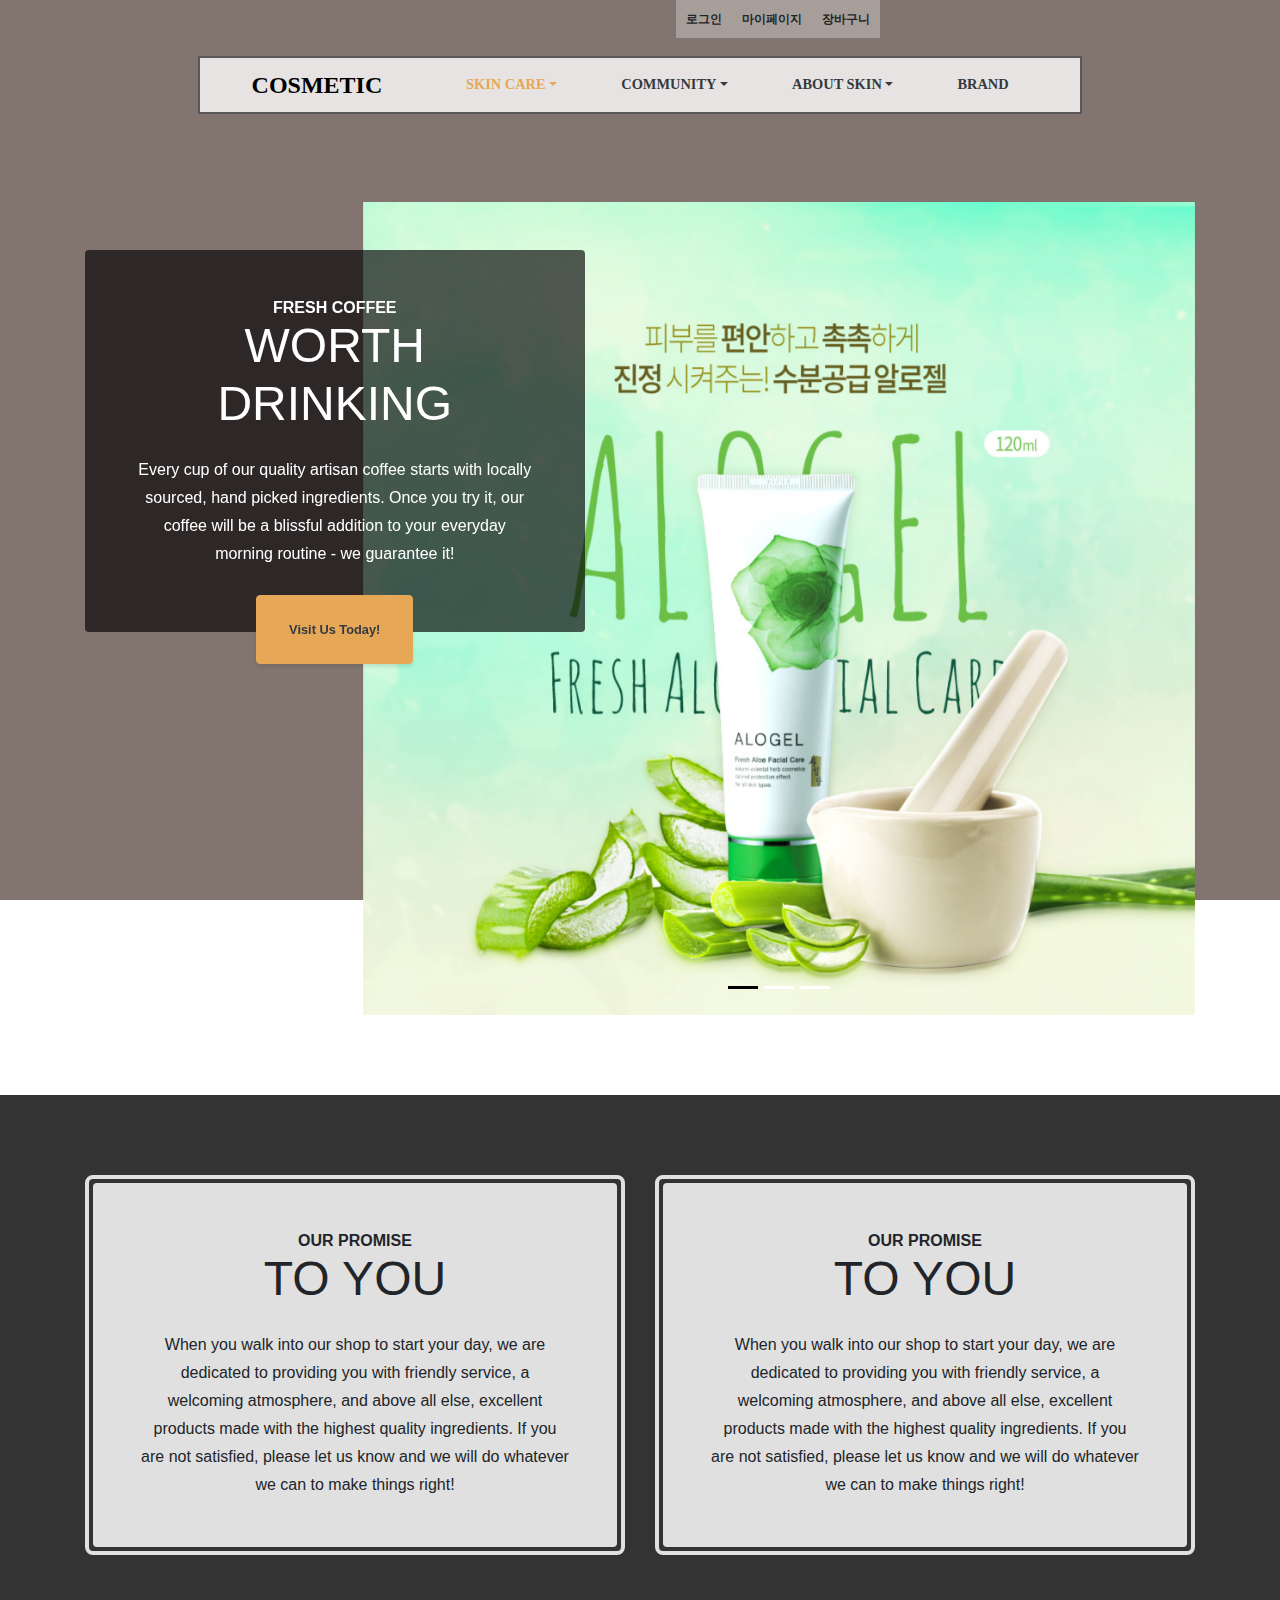
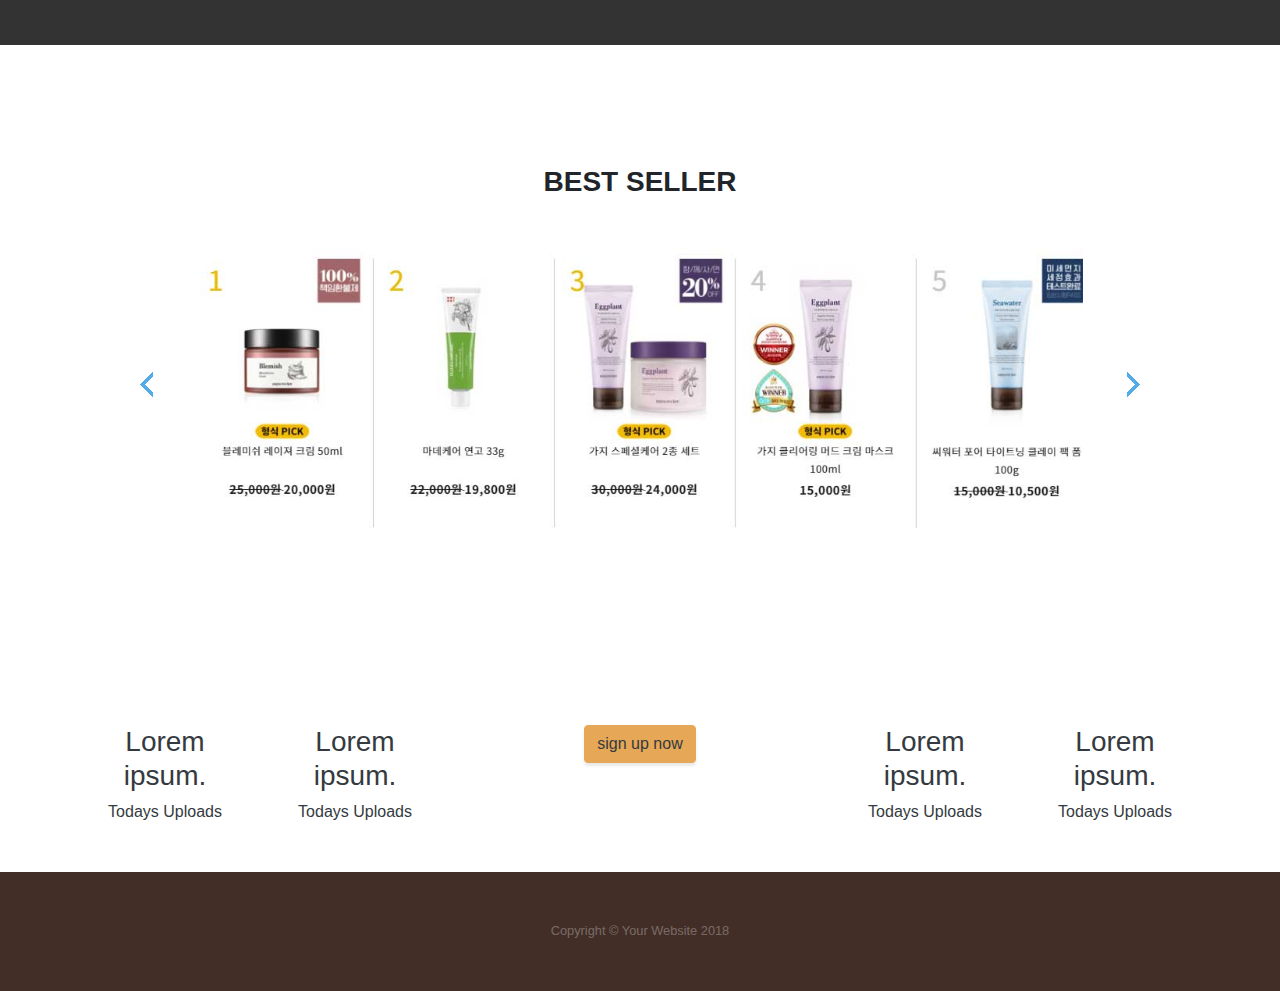
==== index.html @ 82b9a4ca "4444" ====
<!DOCTYPE html>
<html lang="en">

  <head>

    <meta charset="utf-8">
    <meta name="viewport" content="width=device-width, initial-scale=1, shrink-to-fit=no">

    <title>Theme</title>

    <link href="./css/bootstrap.css" rel="stylesheet">
    <link href="./css/business-casual.css" rel="stylesheet">
    <link rel="stylesheet" href="./css/reset.css">
    <script src="./js/jquery.js"></script>
    <script src="./js/bootstrap.bundle.js"></script>

    
    <script>
    $(function(){
      var current=0;
  
      var thumbnail=$("#thumbnail")
      var container=thumbnail.find("div.container>ul");
      // var thumb=container.find("li.thumb");

      var prev=thumbnail.find("div.left");
      var next=thumbnail.find("div.right");

      next.on("click",function(){
        if(current <= 1){
          current++;
          if(current==2) current=0;
          listMove();

        }
      });
      prev.on("click",function(){
        if(current >= 0){
          current--;
          if(current==-1) current=1;
          listMove();
        }
      });

      function listMove(){
        var tl=920*current*-1;
        container.stop().animate({left:tl})
      }

    })
  </script>
  </head>

  <body>
  
  <style>
    /*#mainNav{background: #fff;border: 1.5px solid #000; margin: 0 auto}*/
        .navbar-dark .navbar-toggler-icon {
  background-image: url("data:image/svg+xml;charset=utf8,%3Csvg viewBox='0 0 30 30' xmlns='http://www.w3.org/2000/svg'%3E%3Cpath stroke='rgba(0, 0, 0, 0.5)' stroke-width='2' stroke-linecap='round' stroke-miterlimit='10' d='M4 7h22M4 15h22M4 23h22'/%3E%3C/svg%3E");
}

    .navbar-dark .navbar-toggler {
    color: rgba(0, 0, 0, 0.5);
    border-color: rgba(0, 0, 0, 0.5);
}
    .carousel-indicators li {
    background-color: #fff;
   
}
    .carousel-indicators .active {
 
    background-color: #000;}


  

    #mainNav .container{width: 70%;border: 2.5px solid #595959;padding: 4px;background: rgba(255,255,255,0.8);}
    #navbarResponsive div a{font-size: 14px;text-align: center;}
    #navbarResponsive div{margin-top: 10px;}


    .tbox{width: 1200px;background: #fff;margin: 0 auto;margin-bottom: 80px;}
    .ttext{font-weight: bold;text-align: center;padding: 40px;}
    #thumbnail{width: 1000px;height: 350px;margin-top: 30px;margin: 0 auto}
    #thumbnail:after{content: "";display: block;clear: both;}
    #thumbnail div{float: left;}
    #thumbnail .container{width: 910px;height: 350px;position: relative;overflow: hidden;left: 20px;}
    #thumbnail .container ul{position: absolute;margin-left: -8px;}
    #thumbnail .container .thumb{float: left;width: 1830px;height: 350px;margin-left: 8px;}
    #thumbnail .left {margin-top: 125px;}
    #thumbnail .right{float: right;margin-top: 125px;}

.hbox{position: absolute;top: 0;width: 100%;}
    .hbox ul{float: right;background: rgba(255,255,255,0.3);}
    .hbox ul:after{content: "";display: block;clear: both}
    .hbox li{float: left; padding: 10px;}
    .hbox a{display: block;font-weight: bold;font-size: 12px}

  .btn-danger{
    background-color: #E6A756 !important;
    border-color: #E6A756 !important;}

  </style>
   
    <div class="hbox">
        <ul>
          <li><a href="#">로그인</a></li>
          <li><a href="#">마이페이지</a></li>
          <li><a href="#">장바구니</a></li>
        </ul>
      </div>
    <div class="header">
     
    </div>
    <!-- Navigation -->
    <nav class="navbar navbar-expand-lg navbar-dark p-2 mt-5" id="mainNav">
      <div class="container">
        <a class="navbar-brand logo text-uppercase text-expanded font-weight-bold ml-5" href="index.html">cosmetic</a>
        <button class="navbar-toggler" type="button" data-toggle="collapse" data-target="#navbarResponsive" aria-controls="navbarResponsive" aria-expanded="false" aria-label="Toggle navigation">
          <span class="navbar-toggler-icon"></span>
        </button>

        <div class="collapse navbar-collapse" id="navbarResponsive">
          <ul class="navbar-nav mx-auto nav">
            <li class="nav-item active px-lg-4 dropdown">
              <a class="nav-link text-expanded dropdown-toggle" data-toggle="dropdown">SKIN CARE</a>
              <div class="dropdown-menu dropdown-menu-right">
                <a href="product.html" class="dropdown-item">피부타입별</a>
                <a href="product.html" class="dropdown-item">상품타입별</a>
              </div>
            
            <li class="nav-item px-lg-4 dropdown">
              <a class="nav-link text-dark dropdown-toggle" data-toggle="dropdown">COMMUNITY</a>
              <div class="dropdown-menu dropdown-menu-right">
                <a href="event.html" class="dropdown-item">이벤트</a>
                <a href="#" class="dropdown-item">후기</a>
                <a href="#" class="dropdown-item">뉴스레터</a>
              </div>
            
            <li class="nav-item px-lg-4 dropdown">
              <a class="nav-link text-dark dropdown-toggle" data-toggle="dropdown">ABOUT SKIN</a>
              <div class="dropdown-menu dropdown-menu-right">
                <a href="#" class="dropdown-item">피부관리</a>
                <a href="#" class="dropdown-item">피부솔루션</a>
                <a href="#" class="dropdown-item">피부예약</a>
              </div>
            </li>
            <li class="nav-item px-lg-4">
              <a class="nav-link text-dark" href="brand.html">BRAND</a>
            </li>
          </ul>
        </div>

      </div>
    </nav>

    
    <section class="page-section clearfix">
      <div class="container">
        <div class="intro">
         <!--  <img class="intro-img img-fluid mb-3 mb-lg-0 rounded" src="./img/slide1.png" alt="s1"> -->

          <div id="carousel-example-generic" class="carousel slide  intro-img img-fluid mb-3 mb-lg-0 rounded" data-ride="carousel">
            <ol class="carousel-indicators">
              <li data-target="#carousel-example-generic" data-slide-to="0" class="active"></li>
              <li data-target="#carousel-example-generic" data-slide-to="1"></li>
              <li data-target="#carousel-example-generic" data-slide-to="2"></li>
            </ol>
            <div class="carousel-inner" role="listbox">
              <div class="carousel-item active">
                <img src="./img/slide1.png" alt="First slide">
              </div>
              <div class="carousel-item">
                <img src="./img/slide2.jpg" alt="First slide">
              </div>
              <div class="carousel-item">
                <img src="./img/slide3.jpg" alt="First slide">
              </div>
            </div>
            
          </div>


          <div class="intro-text left-0 text-center bg-faded p-5 rounded">
            <h2 class="section-heading mb-4">
              <span class="section-heading-upper">Fresh Coffee</span>
              <span class="section-heading-lower">Worth Drinking</span>
            </h2>
            <p class="mb-3">Every cup of our quality artisan coffee starts with locally sourced, hand picked ingredients. Once you try it, our coffee will be a blissful addition to your everyday morning routine - we guarantee it!
            </p>
            <div class="intro-button mx-auto">
              <a class="btn btn-primary btn-xl text-dark" href="#">Visit Us Today!</a>
            </div>
          </div>
        </div>
      </div>
    </section>

    <section class="page-section cta">
      <div class="container">
        <div class="row">

          <div class="col-xl-6 mx-auto" style="margin-bottom: 10px">
            <div class="cta-inner text-center rounded">
              <h2 class="section-heading mb-4">
                <span class="section-heading-upper">Our Promise</span>
                <span class="section-heading-lower">To You</span>
              </h2>
              <p class="mb-0">When you walk into our shop to start your day, we are dedicated to providing you with friendly service, a welcoming atmosphere, and above all else, excellent products made with the highest quality ingredients. If you are not satisfied, please let us know and we will do whatever we can to make things right!</p>
            </div>
          </div>

          <div class="col-xl-6 mx-auto">
            <div class="cta-inner text-center rounded">
              <h2 class="section-heading mb-4">
                <span class="section-heading-upper">Our Promise</span>
                <span class="section-heading-lower">To You</span>
              </h2>
              <p class="mb-0">When you walk into our shop to start your day, we are dedicated to providing you with friendly service, a welcoming atmosphere, and above all else, excellent products made with the highest quality ingredients. If you are not satisfied, please let us know and we will do whatever we can to make things right!</p>
            </div>
          </div>
        </div>
      </div>
    </section>
    
 
      <div class="tbox d-none d-lg-block d-xl-block">
        <h3 class="ttext">BEST SELLER</h3>
        <div id="thumbnail">
          <div class="left">
            <span><img src="./img/btn_left.gif" alt="left"></span>
          </div>
          <div class="container">
            <ul>
              <li class="thumb"><img src="./img/222.jpg" alt="thumb7"></li>
            </ul>
          </div>
          <div class="right">
            <span><img src="./img/btn_right.gif" alt="right"></span>
          </div>
        </div>
      </div>

    <div class="text-dark text-center d-none d-md-block pt-5 pb-5">
  <div class="container">
    <div class="row">
  
      <div class="col-md-2">
        <div>
          <h3>Lorem ipsum.</h3>
        </div>
        Todays Uploads
      </div>
      <div class="col-md-2">
        <div>
          <h3>Lorem ipsum.</h3>
        </div>
        Todays Uploads
      </div>
      <div class="col-md-4">
        <a href="#myModal" class="btn btn-danger" data-toggle="modal">sign up now</a>
      </div>
      <div class="col-md-2">
        <div>
          <h3>Lorem ipsum.</h3>
        </div>
        Todays Uploads
      </div>
      <div class="col-md-2">
        <div>
          <h3>Lorem ipsum.</h3>
        </div>
        Todays Uploads
      </div>
    </div>
  </div>
</div>

    <footer class="footer text-faded text-center py-5">
      <div class="container">
        <p class="m-0 small">Copyright &copy; Your Website 2018</p>
      </div>
    </footer>


<div class="modal fade" id="myModal">
      <div class="modal-dialog" role="document">
        <div class="modal-content">
          <div class="modal-header">
            <h4 class="modal-title">Modal title</h4>
            <button type="button" class="close" data-dismiss="modal" aria-label="Close">
              <span aria-hidden="true">&times;</span>
              <span class="sr-only">Close</span>
            </button>
            
          </div>
          <div class="modal-body">
            <p>One fine body&hellip;</p>
          </div>
          <div class="modal-footer">
            <button type="button" class="btn btn-secondary" data-dismiss="modal">Close</button>
            <button type="button" class="btn btn-primary">Save changes</button>
          </div>
        </div><!-- /.modal-content -->
      </div><!-- /.modal-dialog -->
    </div><!-- /.modal -->

  </body>

</html>
---- css/business-casual.css ----
/*!
 * Start Bootstrap - Business Casual v5.0.0 (https://startbootstrap.com/template-overviews/business-casual)
 * Copyright 2013-2018 Start Bootstrap
 * Licensed under MIT (https://github.com/BlackrockDigital/startbootstrap-business-casual/blob/master/LICENSE)
 */

body {
   background: -webkit-gradient(linear, left top, left bottom, from(rgba(255, 255, 255, 0.65))), url("../img/bgbg.jpg");
  background: linear-gradient(rgba(47, 23, 15, 0.6)), url("../img/bgbg.jpg");
  background-attachment: fixed;
  background-position: center;
  background-size: cover;
}



p {
  line-height: 1.75;
}

.text-faded {
  color: rgba(255, 255, 255, 0.3);
}

.site-heading {
  margin-top: 5rem;
  margin-bottom: 5rem;
  text-transform: uppercase;
  line-height: 1;
  
}

.site-heading .site-heading-upper {
  display: block;
  font-size: 2rem;
  font-weight: 800;
}

.site-heading .site-heading-lower {
  font-size: 5rem;
  font-weight: 100;
  line-height: 4rem;
}

.page-section {
  margin-top: 5rem;
  margin-bottom: 5rem;
}

.section-heading {
  text-transform: uppercase;
}

.section-heading .section-heading-upper {
  display: block;
  font-size: 1rem;
  font-weight: 800;
}

.section-heading .section-heading-lower {
  display: block;
  font-size: 3rem;
  font-weight: 100;
}

.bg-faded {
  background-color: rgba(0, 0, 0, 0.65);color: white
}

#mainNav {
  background-color: _rgba(47, 23, 15, 0.9);
  font-family: 'Raleway';
}

#mainNav .navbar-brand {
  color: #000;font-size: 24px
}

#mainNav .navbar-nav .nav-item .nav-link {
  color: rgba(255, 255, 255, 0.7);
  font-weight: 800;
}

#mainNav .navbar-nav .nav-item.active .nav-link {
  color: #e6a756;
}

@media (min-width: 992px) {
  #mainNav .navbar-nav .nav-item .nav-link {
    font-size: 0.9rem;
  }
  #mainNav .navbar-nav .nav-item .nav-link:hover {
    color: rgba(255, 255, 255, 0.4);
  }
  #mainNav .navbar-nav .nav-item.active .nav-link:hover {
    color: #e6a756;
  }
}

.btn-xl {
  font-weight: 700;
  font-size: 0.8rem;
  padding-top: 1.5rem;
  padding-bottom: 1.5rem;
  padding-left: 2rem;
  padding-right: 2rem;
}

.intro {
  position: relative;
}

@media (min-width: 992px) {
  .intro .intro-img {
    width: 75%;
    float: right;
  }
  .intro .intro-text {
    left: 0;
    width: 60%;
    margin-top: 3rem;
    position: absolute;
  }
  .intro .intro-text .intro-button {
    width: 100%;
    left: 0;
    position: absolute;
    bottom: -2rem;
  }
}

@media(min-width:1300px){
  #navbarResponsive{position: relative;}
  .nav{position: absolute;right: 0;}
}

@media (min-width: 1200px) {
  .intro .intro-text {
    width: 45%;
  }
 
}

.cta {
  padding-top: 5rem;
  padding-bottom: 5rem;
  background-color: rgba(0, 0, 0, 0.8);
}

.cta .cta-inner {
  position: relative;
  padding: 3rem;
  margin: 0.5rem;
  background-color: rgba(255, 255, 255, 0.85);
}

.cta .cta-inner:before {
  border-radius: 0.5rem;
  content: '';
  position: absolute;
  top: -0.5rem;
  bottom: -0.5rem;
  left: -0.5rem;
  right: -0.5rem;
  border: 0.25rem solid rgba(255, 255, 255, 0.85);
}

@media (min-width: 992px) {
  .about-heading .about-heading-img {
    position: relative;
    z-index: 0;
  }
  .about-heading .about-heading-content {
    margin-top: -5rem;
    position: relative;
    z-index: 1;
  }
  .hbox{right: 400px;}
}

@media (min-width: 992px) {
  .product-item .product-item-title {
    position: relative;
    z-index: 1;
    margin-bottom: -3rem;
  }
  .product-item .product-item-img {
    position: relative;
    z-index: 0;
    max-width: 60vw;
  }
  .product-item .product-item-description {
    position: relative;
    z-index: 1;
    margin-top: -3rem;
    max-width: 50vw;
  }
}

.list-hours {
  font-size: 0.9rem;
}

.list-hours .list-hours-item {
  border-bottom: 1px solid rgba(230, 167, 86, 0.5);
  padding-bottom: .25rem;
  margin-bottom: 1rem;
  font-style: italic;
}

.list-hours .list-hours-item.today {
  font-weight: bold;
  color: #e6a756;
}

@media (min-width: 992px) {
  .list-hours {
    width: 50%;
    font-size: 1.1rem;
  }
}

.address strong {
  font-size: 1.2rem;
}

.footer {
  background-color: rgba(47, 23, 15, 0.9);
}

.text-primary {
  color: #e6a756 !important;
}

.bg-primary {
  background-color: #e6a756 !important;
}

.btn {
  -webkit-box-shadow: 0px 3px 3px 0px rgba(33, 37, 41, 0.1);
  box-shadow: 0px 3px 3px 0px rgba(33, 37, 41, 0.1);
}

.btn-primary {
  background-color: #e6a756;
  border-color: #e6a756;
}

.btn-primary:hover, .btn-primary:focus, .btn-primary:active {
  background-color: #df902a;
  border-color: #df902a;
}

.font-weight-light {
  font-weight: 100 !important;
}
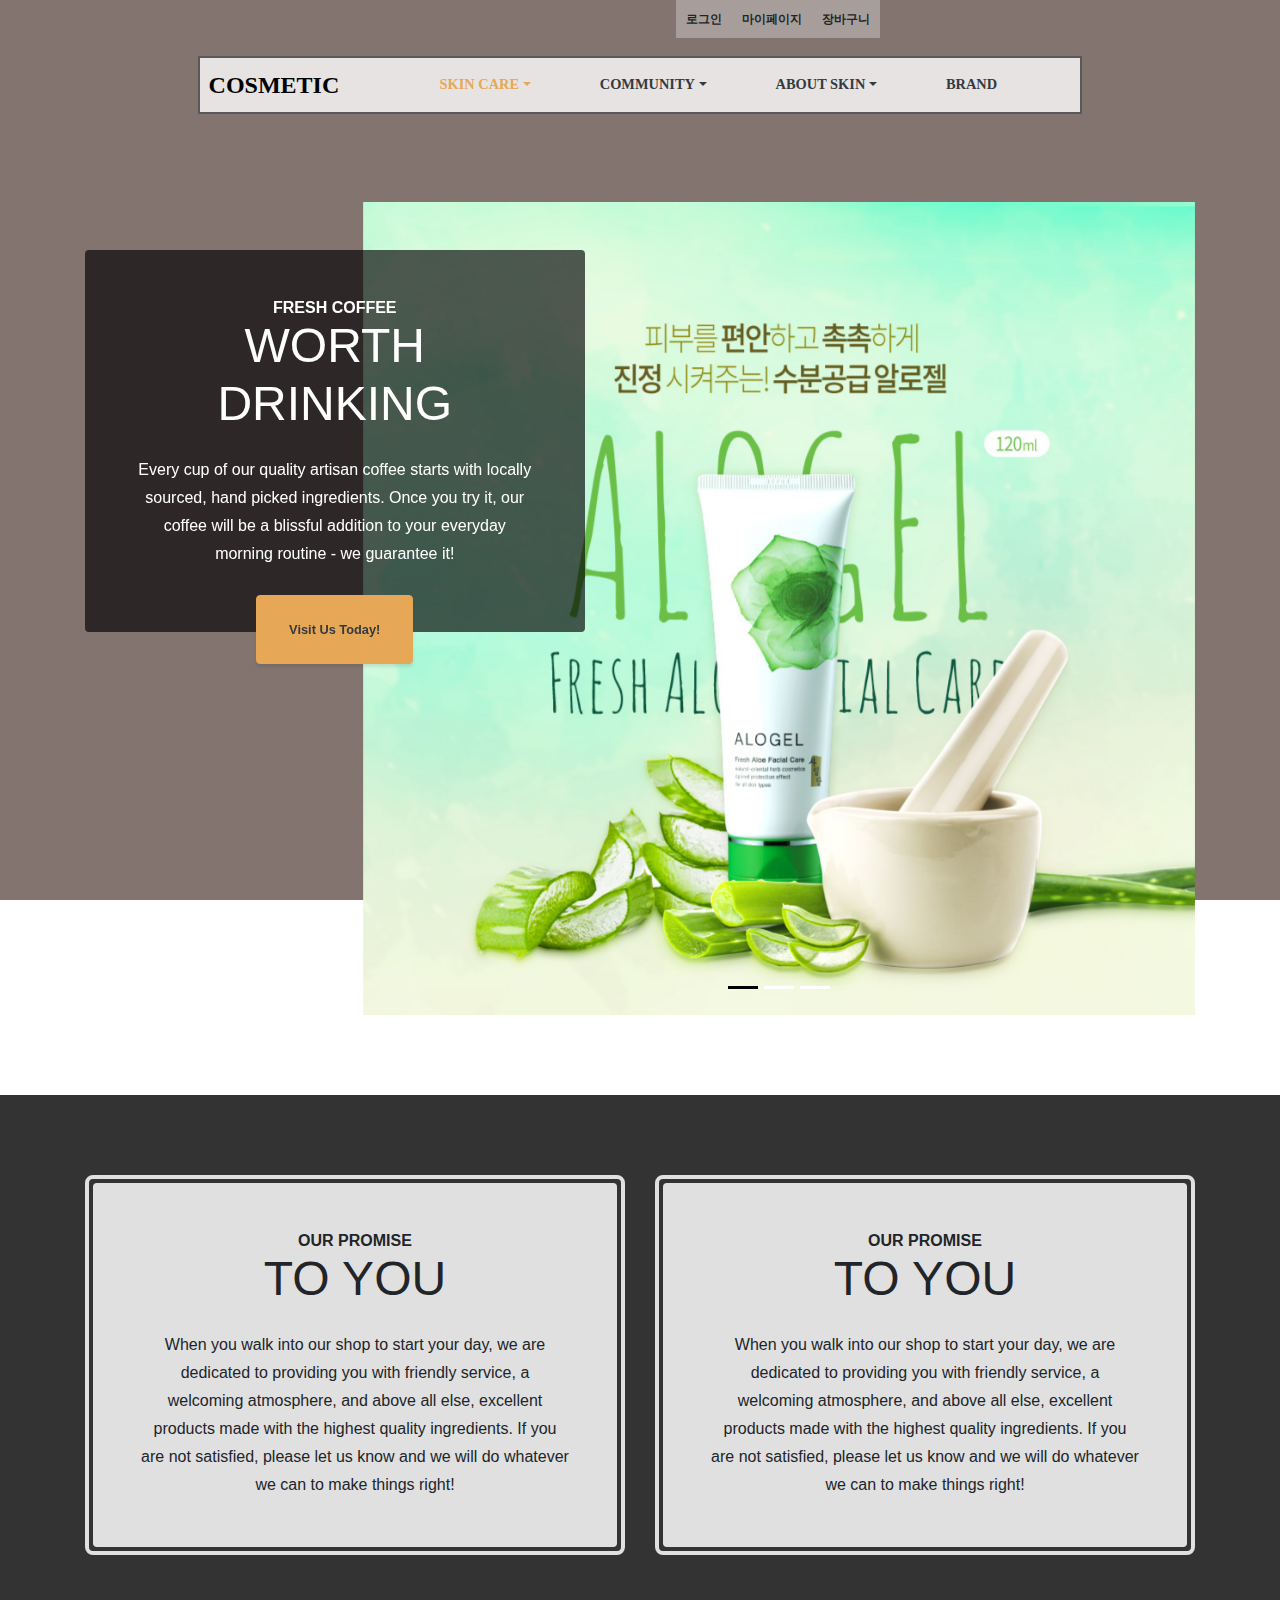
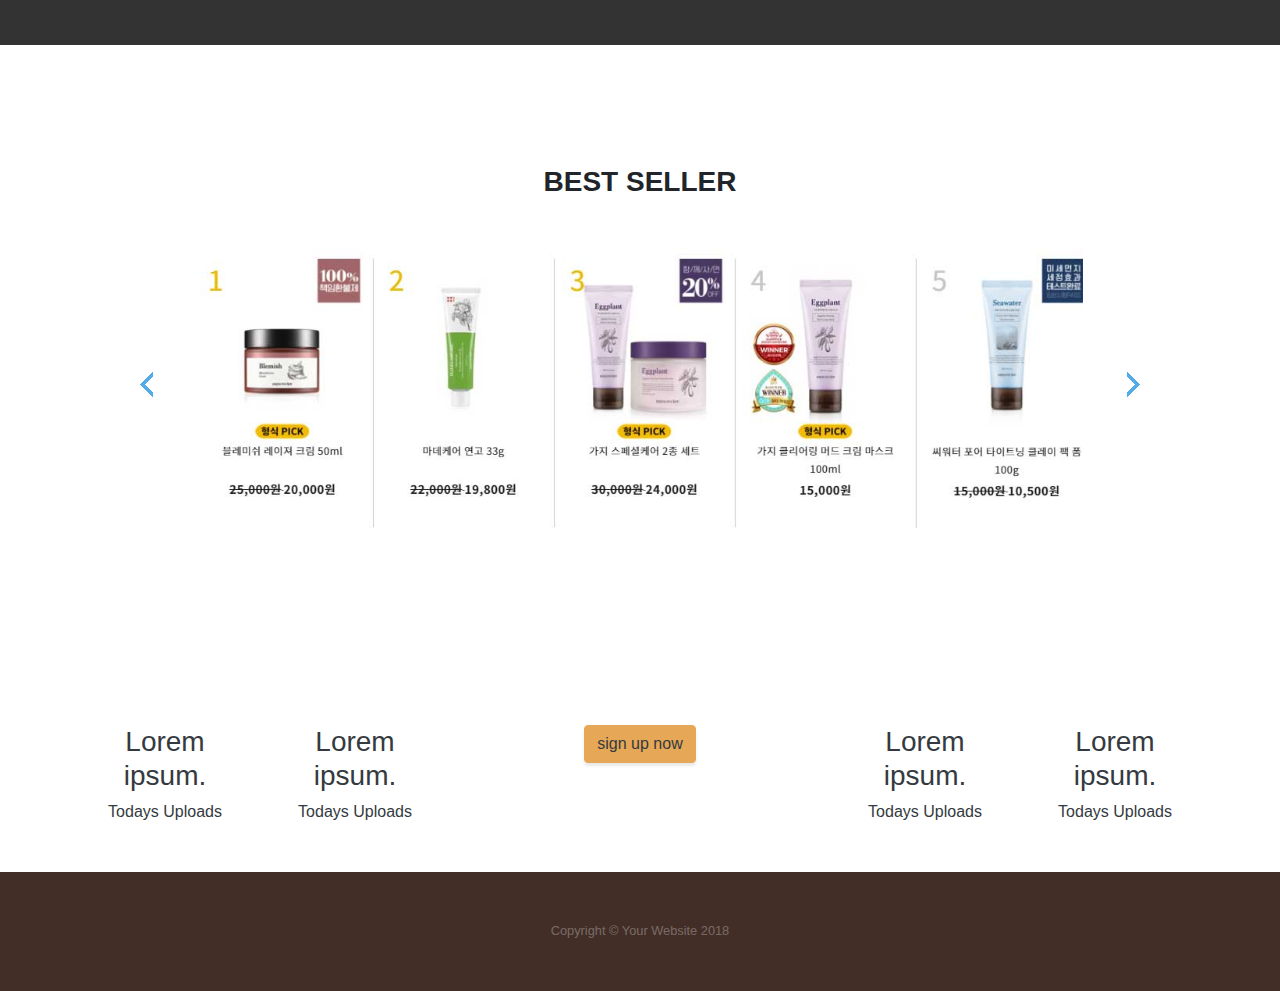
==== commit 09b572cc: "3333" ====
--- a/index.html
+++ b/index.html
@@ -115,7 +115,7 @@
     <!-- Navigation -->
     <nav class="navbar navbar-expand-lg navbar-dark p-2 mt-5" id="mainNav">
       <div class="container">
-        <a class="navbar-brand logo text-uppercase text-expanded font-weight-bold ml-5" href="index.html">cosmetic</a>
+        <a class="navbar-brand logo text-uppercase text-expanded font-weight-bold" href="index.html">cosmetic</a>
         <button class="navbar-toggler" type="button" data-toggle="collapse" data-target="#navbarResponsive" aria-controls="navbarResponsive" aria-expanded="false" aria-label="Toggle navigation">
           <span class="navbar-toggler-icon"></span>
         </button>
@@ -140,7 +140,7 @@
             <li class="nav-item px-lg-4 dropdown">
               <a class="nav-link text-dark dropdown-toggle" data-toggle="dropdown">ABOUT SKIN</a>
               <div class="dropdown-menu dropdown-menu-right">
-                <a href="#" class="dropdown-item">피부관리</a>
+                <a href="skin.html" class="dropdown-item">피부관리</a>
                 <a href="#" class="dropdown-item">피부솔루션</a>
                 <a href="#" class="dropdown-item">피부예약</a>
               </div>
--- a/css/business-casual.css
+++ b/css/business-casual.css
@@ -138,6 +138,7 @@
   .intro .intro-text {
     width: 45%;
   }
+  #mainNav div a{margin-left: 5px;}
  
 }
 
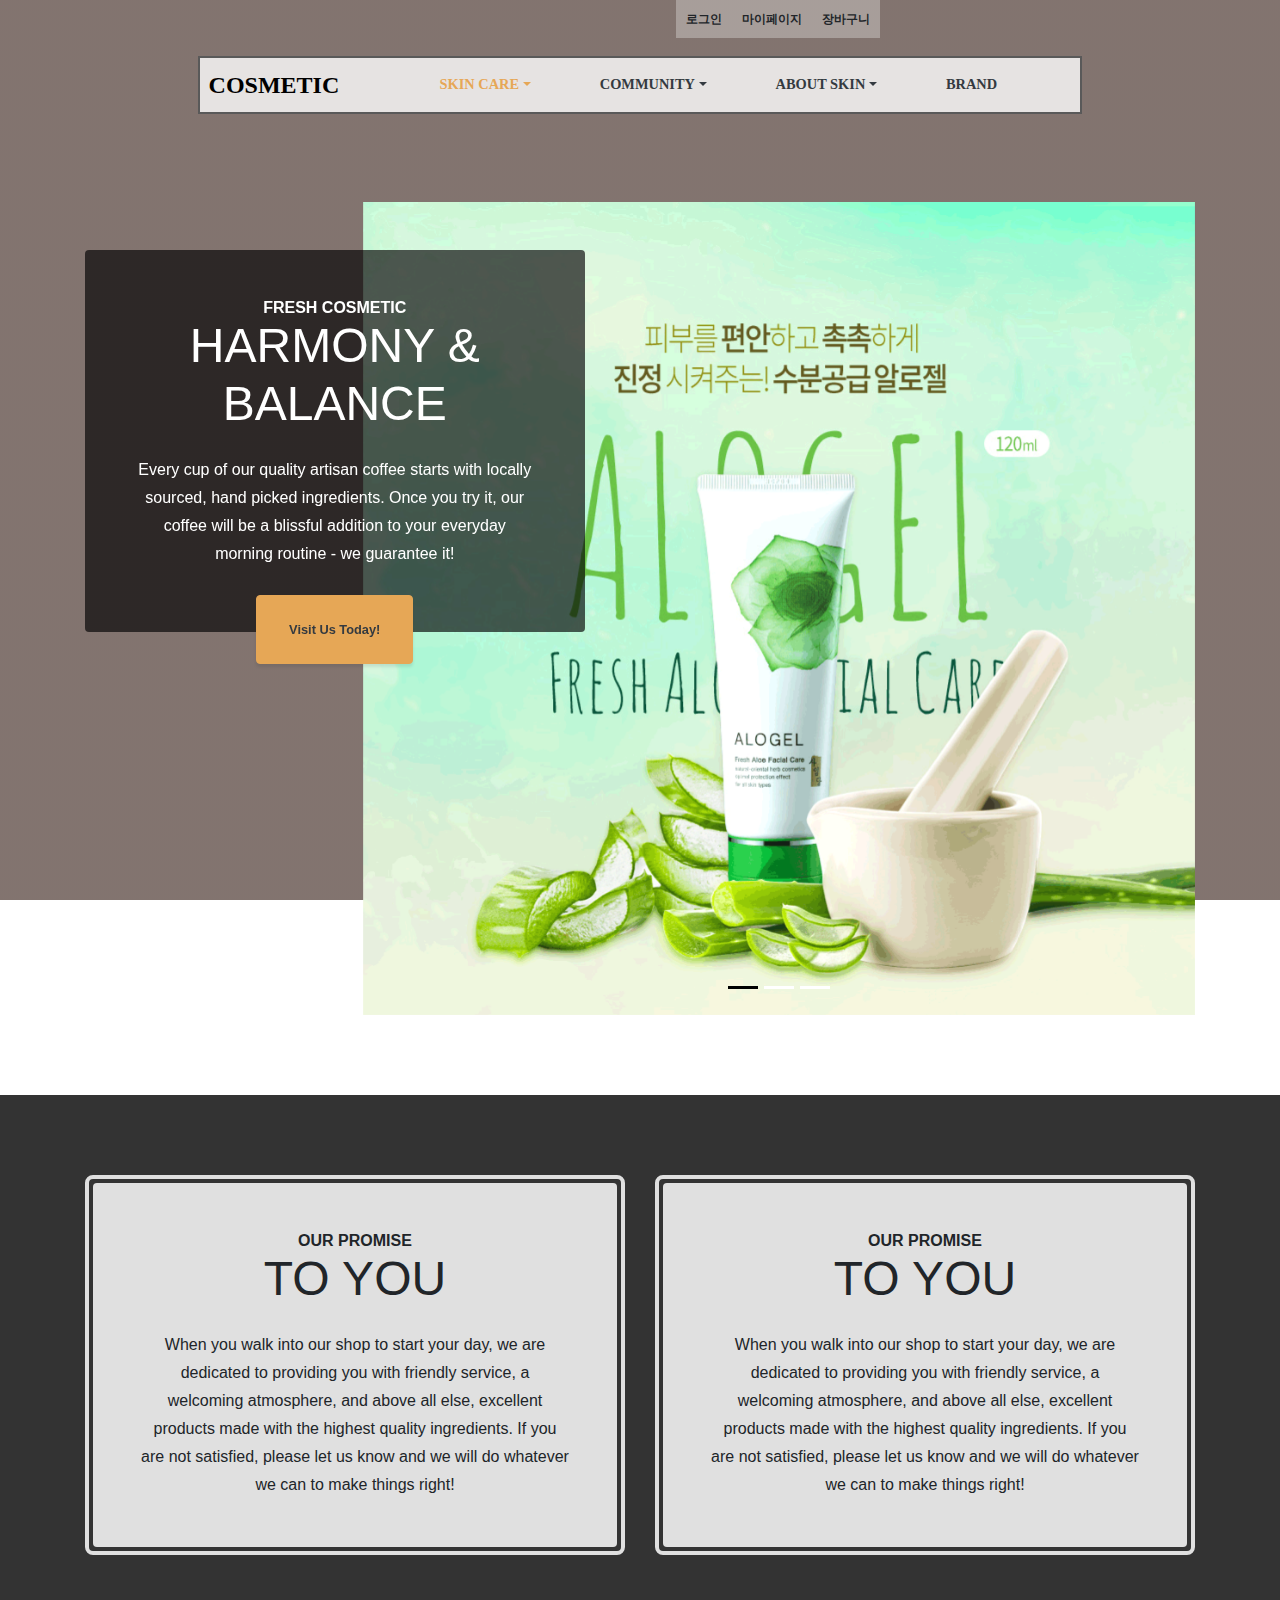
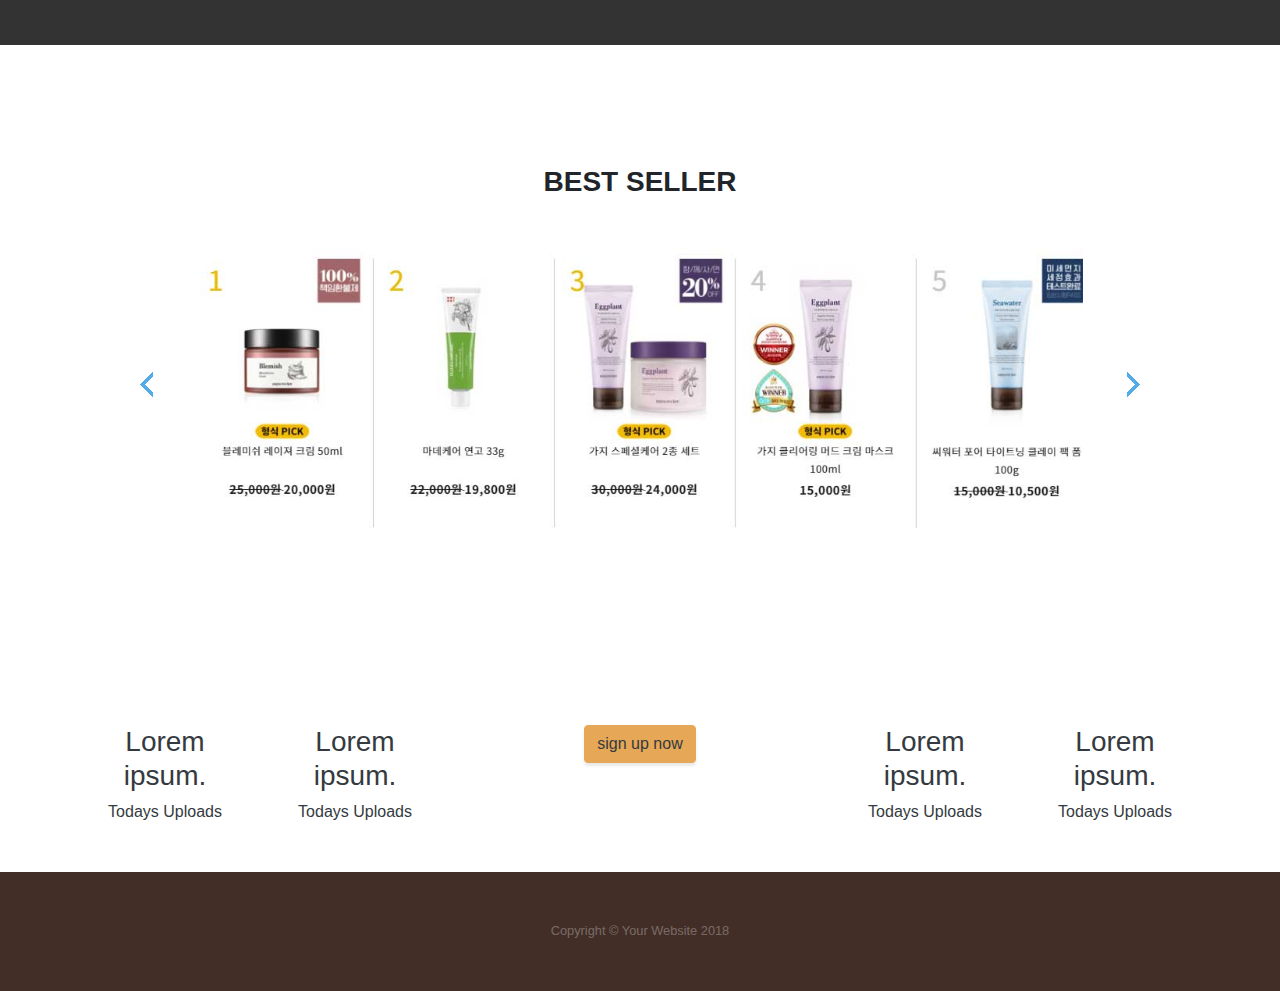
==== commit 131cfd00: "1211" ====
--- a/index.html
+++ b/index.html
@@ -183,8 +183,8 @@
 
           <div class="intro-text left-0 text-center bg-faded p-5 rounded">
             <h2 class="section-heading mb-4">
-              <span class="section-heading-upper">Fresh Coffee</span>
-              <span class="section-heading-lower">Worth Drinking</span>
+              <span class="section-heading-upper">Fresh Cosmetic</span>
+              <span class="section-heading-lower">Harmony & Balance</span>
             </h2>
             <p class="mb-3">Every cup of our quality artisan coffee starts with locally sourced, hand picked ingredients. Once you try it, our coffee will be a blissful addition to your everyday morning routine - we guarantee it!
             </p>
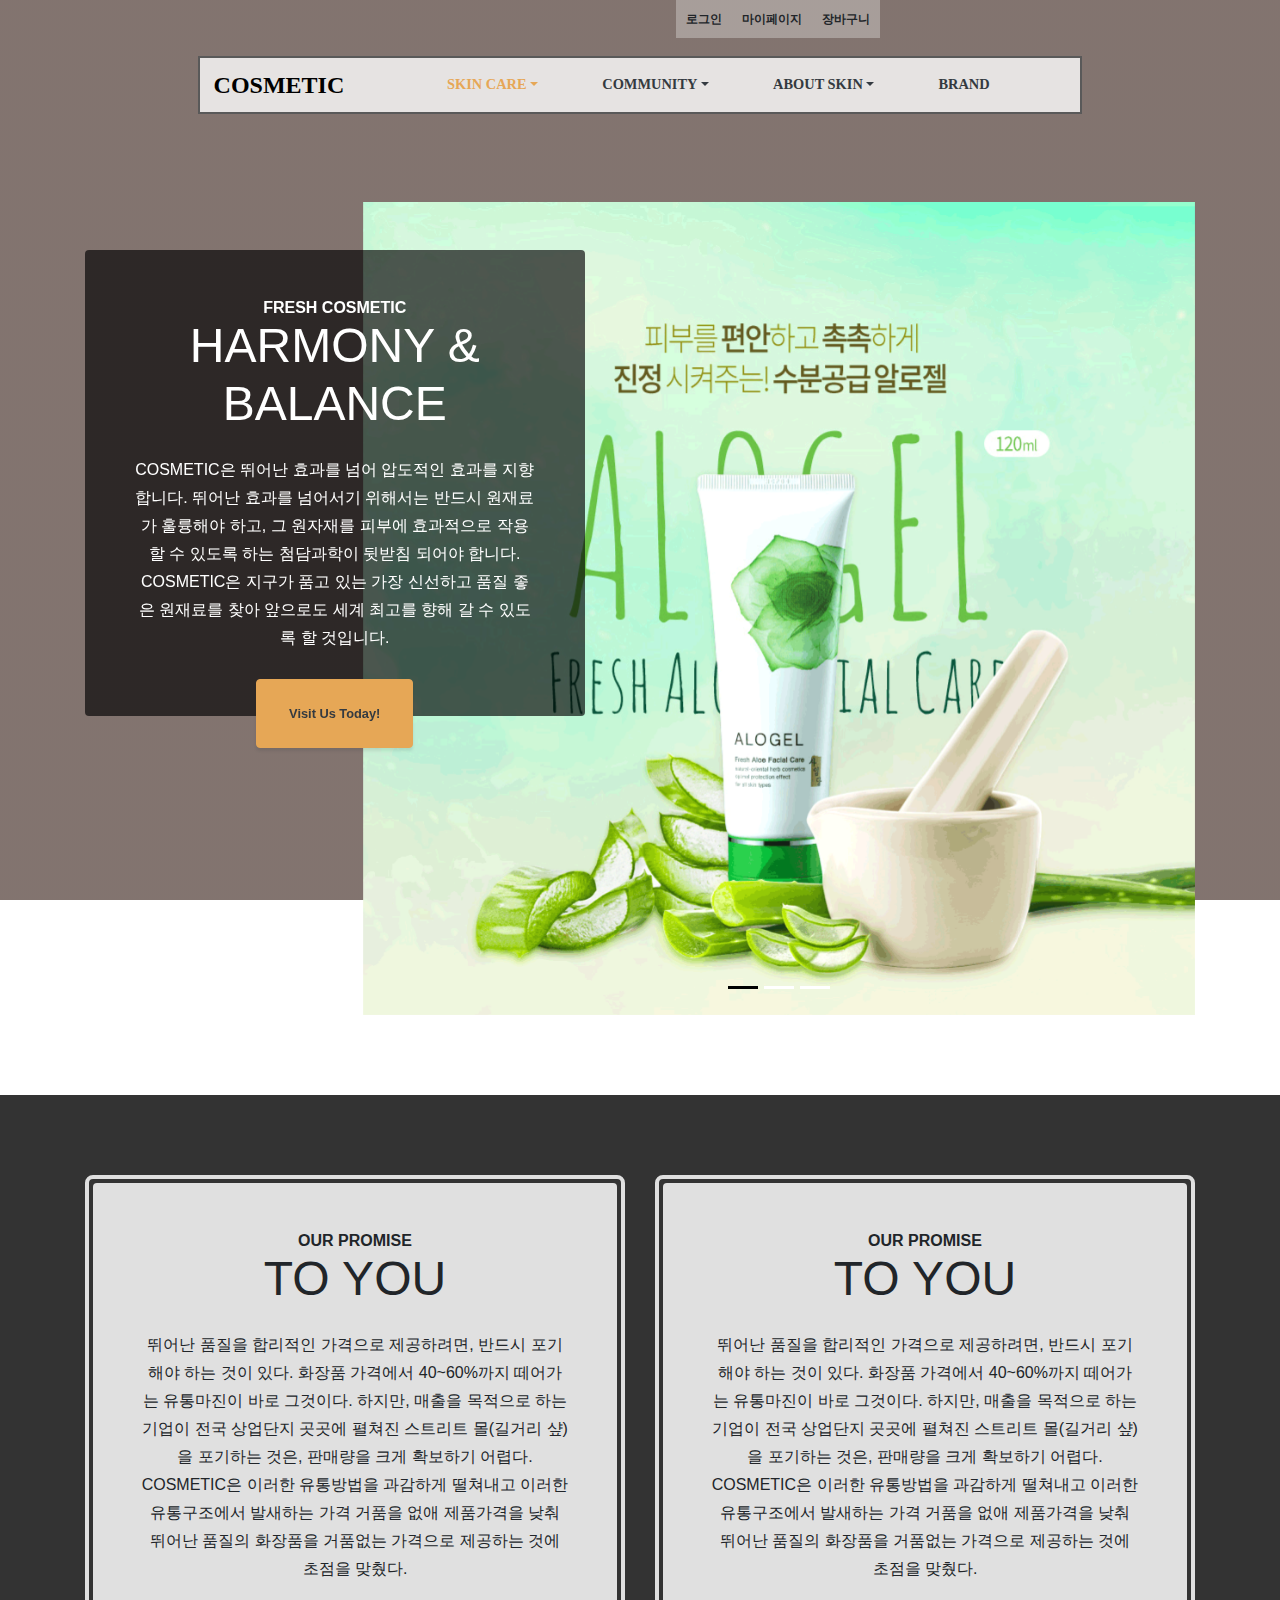
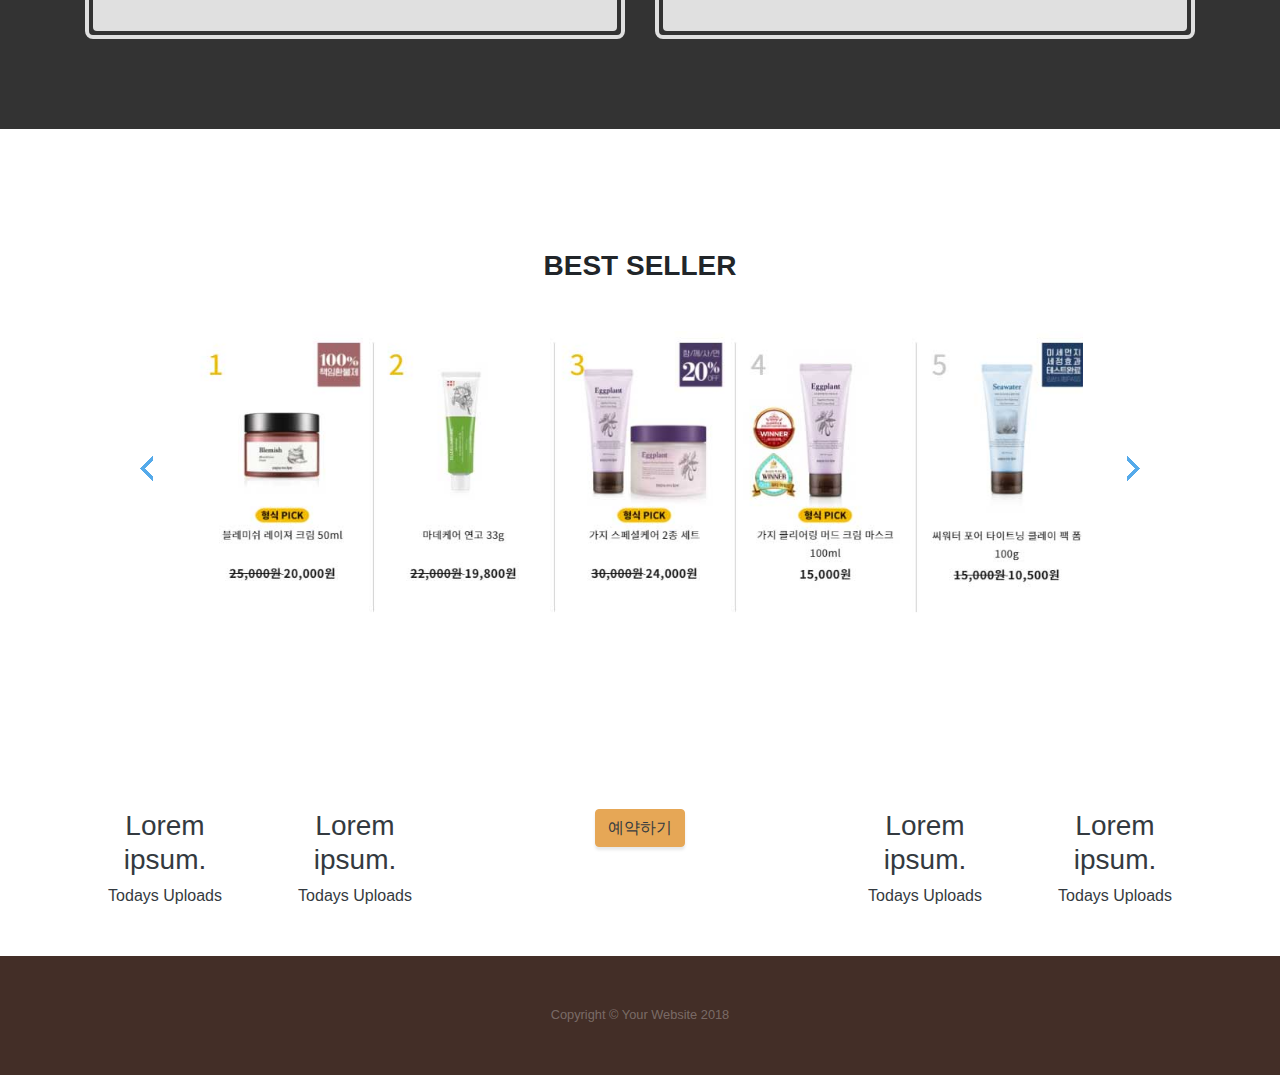
==== commit e52f6baa: "1211" ====
--- a/index.html
+++ b/index.html
@@ -100,6 +100,8 @@
     background-color: #E6A756 !important;
     border-color: #E6A756 !important;}
 
+    
+
   </style>
    
     <div class="hbox">
@@ -115,7 +117,7 @@
     <!-- Navigation -->
     <nav class="navbar navbar-expand-lg navbar-dark p-2 mt-5" id="mainNav">
       <div class="container">
-        <a class="navbar-brand logo text-uppercase text-expanded font-weight-bold" href="index.html">cosmetic</a>
+        <a class="navbar-brand logo text-uppercase text-expanded font-weight-bold" href="index.html" style="margin-left: 10px">cosmetic</a>
         <button class="navbar-toggler" type="button" data-toggle="collapse" data-target="#navbarResponsive" aria-controls="navbarResponsive" aria-expanded="false" aria-label="Toggle navigation">
           <span class="navbar-toggler-icon"></span>
         </button>
@@ -186,7 +188,7 @@
               <span class="section-heading-upper">Fresh Cosmetic</span>
               <span class="section-heading-lower">Harmony & Balance</span>
             </h2>
-            <p class="mb-3">Every cup of our quality artisan coffee starts with locally sourced, hand picked ingredients. Once you try it, our coffee will be a blissful addition to your everyday morning routine - we guarantee it!
+            <p class="mb-3">COSMETIC은 뛰어난 효과를 넘어 압도적인 효과를 지향합니다. 뛰어난 효과를 넘어서기 위해서는 반드시 원재료가 훌륭해야 하고, 그 원자재를 피부에 효과적으로 작용할 수 있도록 하는 첨담과학이 뒷받침 되어야 합니다. COSMETIC은 지구가 품고 있는 가장 신선하고 품질 좋은 원재료를 찾아 앞으로도 세계 최고를 향해 갈 수 있도록 할 것입니다. 
             </p>
             <div class="intro-button mx-auto">
               <a class="btn btn-primary btn-xl text-dark" href="#">Visit Us Today!</a>
@@ -206,7 +208,7 @@
                 <span class="section-heading-upper">Our Promise</span>
                 <span class="section-heading-lower">To You</span>
               </h2>
-              <p class="mb-0">When you walk into our shop to start your day, we are dedicated to providing you with friendly service, a welcoming atmosphere, and above all else, excellent products made with the highest quality ingredients. If you are not satisfied, please let us know and we will do whatever we can to make things right!</p>
+              <p class="mb-0">뛰어난 품질을 합리적인 가격으로 제공하려면, 반드시 포기해야 하는 것이 있다. 화장품 가격에서 40~60%까지 떼어가는 유통마진이 바로 그것이다. 하지만, 매출을 목적으로 하는 기업이 전국 상업단지 곳곳에 펼쳐진 스트리트 몰(길거리 샾)을 포기하는 것은, 판매량을 크게 확보하기 어렵다. COSMETIC은 이러한 유통방법을 과감하게 떨쳐내고 이러한 유통구조에서 발새하는 가격 거품을 없애 제품가격을 낮춰 뛰어난 품질의 화장품을 거품없는 가격으로 제공하는 것에 초점을 맞췄다.</p>
             </div>
           </div>
 
@@ -216,7 +218,7 @@
                 <span class="section-heading-upper">Our Promise</span>
                 <span class="section-heading-lower">To You</span>
               </h2>
-              <p class="mb-0">When you walk into our shop to start your day, we are dedicated to providing you with friendly service, a welcoming atmosphere, and above all else, excellent products made with the highest quality ingredients. If you are not satisfied, please let us know and we will do whatever we can to make things right!</p>
+              <p class="mb-0">뛰어난 품질을 합리적인 가격으로 제공하려면, 반드시 포기해야 하는 것이 있다. 화장품 가격에서 40~60%까지 떼어가는 유통마진이 바로 그것이다. 하지만, 매출을 목적으로 하는 기업이 전국 상업단지 곳곳에 펼쳐진 스트리트 몰(길거리 샾)을 포기하는 것은, 판매량을 크게 확보하기 어렵다. COSMETIC은 이러한 유통방법을 과감하게 떨쳐내고 이러한 유통구조에서 발새하는 가격 거품을 없애 제품가격을 낮춰 뛰어난 품질의 화장품을 거품없는 가격으로 제공하는 것에 초점을 맞췄다.</p>
             </div>
           </div>
         </div>
@@ -258,7 +260,7 @@
         Todays Uploads
       </div>
       <div class="col-md-4">
-        <a href="#myModal" class="btn btn-danger" data-toggle="modal">sign up now</a>
+        <a href="#myModal" class="btn btn-danger" data-toggle="modal">예약하기</a>
       </div>
       <div class="col-md-2">
         <div>
@@ -295,7 +297,7 @@
             
           </div>
           <div class="modal-body">
-            <p>One fine body&hellip;</p>
+            <p>준비중입니다")&hellip;</p>
           </div>
           <div class="modal-footer">
             <button type="button" class="btn btn-secondary" data-dismiss="modal">Close</button>
--- a/css/business-casual.css
+++ b/css/business-casual.css
@@ -87,7 +87,7 @@
 
 @media (min-width: 992px) {
   #mainNav .navbar-nav .nav-item .nav-link {
-    font-size: 0.9rem;
+    font-size: 0.9rem;cursor: pointer;
   }
   #mainNav .navbar-nav .nav-item .nav-link:hover {
     color: rgba(255, 255, 255, 0.4);
@@ -138,7 +138,7 @@
   .intro .intro-text {
     width: 45%;
   }
-  #mainNav div a{margin-left: 5px;}
+  /*#mainNav div a{margin-left: 5px;}*/
  
 }
 
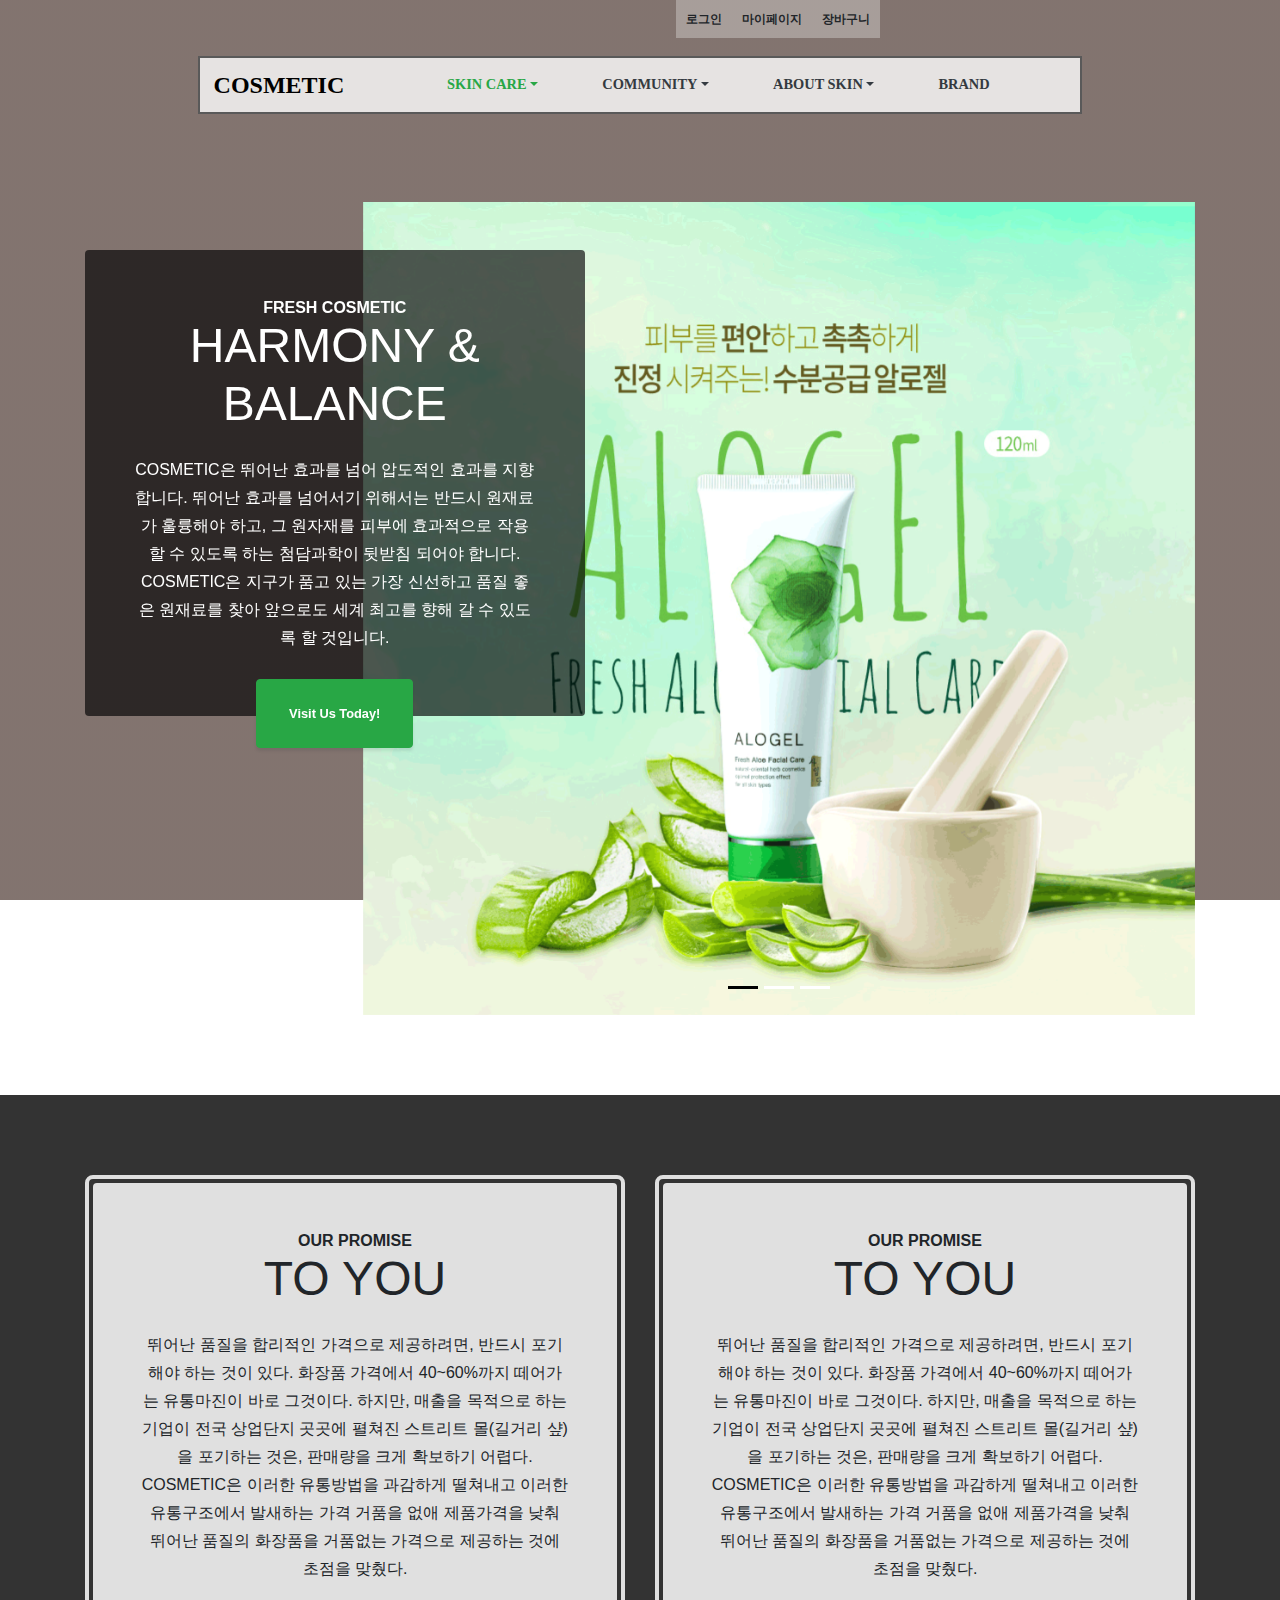
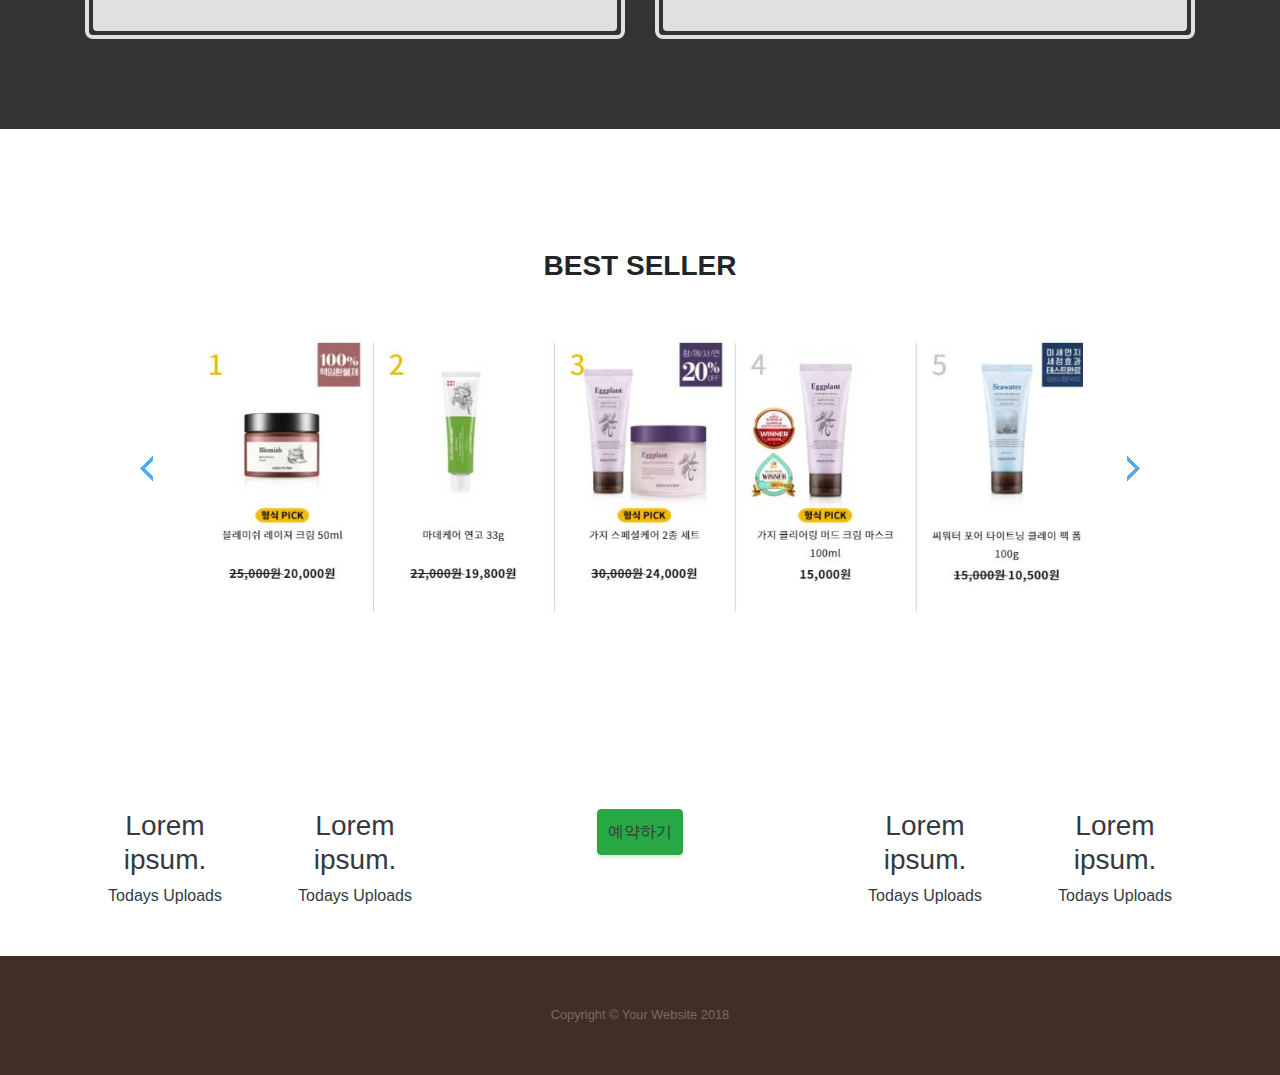
==== commit 064200b4: "color" ====
--- a/index.html
+++ b/index.html
@@ -191,7 +191,7 @@
             <p class="mb-3">COSMETIC은 뛰어난 효과를 넘어 압도적인 효과를 지향합니다. 뛰어난 효과를 넘어서기 위해서는 반드시 원재료가 훌륭해야 하고, 그 원자재를 피부에 효과적으로 작용할 수 있도록 하는 첨담과학이 뒷받침 되어야 합니다. COSMETIC은 지구가 품고 있는 가장 신선하고 품질 좋은 원재료를 찾아 앞으로도 세계 최고를 향해 갈 수 있도록 할 것입니다. 
             </p>
             <div class="intro-button mx-auto">
-              <a class="btn btn-primary btn-xl text-dark" href="#">Visit Us Today!</a>
+              <a class="btn btn-success btn-xl" href="#">Visit Us Today!</a>
             </div>
           </div>
         </div>
@@ -260,7 +260,8 @@
         Todays Uploads
       </div>
       <div class="col-md-4">
-        <a href="#myModal" class="btn btn-danger" data-toggle="modal">예약하기</a>
+        <a href="#myModal" class="btn btn-success" data-toggle="modal"
+        style="padding: 10px">예약하기</a>
       </div>
       <div class="col-md-2">
         <div>
--- a/css/business-casual.css
+++ b/css/business-casual.css
@@ -82,7 +82,7 @@
 }
 
 #mainNav .navbar-nav .nav-item.active .nav-link {
-  color: #e6a756;
+  color: #28A745;
 }
 
 @media (min-width: 992px) {
@@ -93,7 +93,7 @@
     color: rgba(255, 255, 255, 0.4);
   }
   #mainNav .navbar-nav .nav-item.active .nav-link:hover {
-    color: #e6a756;
+    color: #138535;
   }
 }
 
@@ -243,13 +243,13 @@
 }
 
 .btn-primary {
-  background-color: #e6a756;
-  border-color: #e6a756;
+  background-color:#28a745;
+  border-color: #28a745;
 }
 
 .btn-primary:hover, .btn-primary:focus, .btn-primary:active {
-  background-color: #df902a;
-  border-color: #df902a;
+  background-color: #28a745;
+  border-color: #28a745;
 }
 
 .font-weight-light {
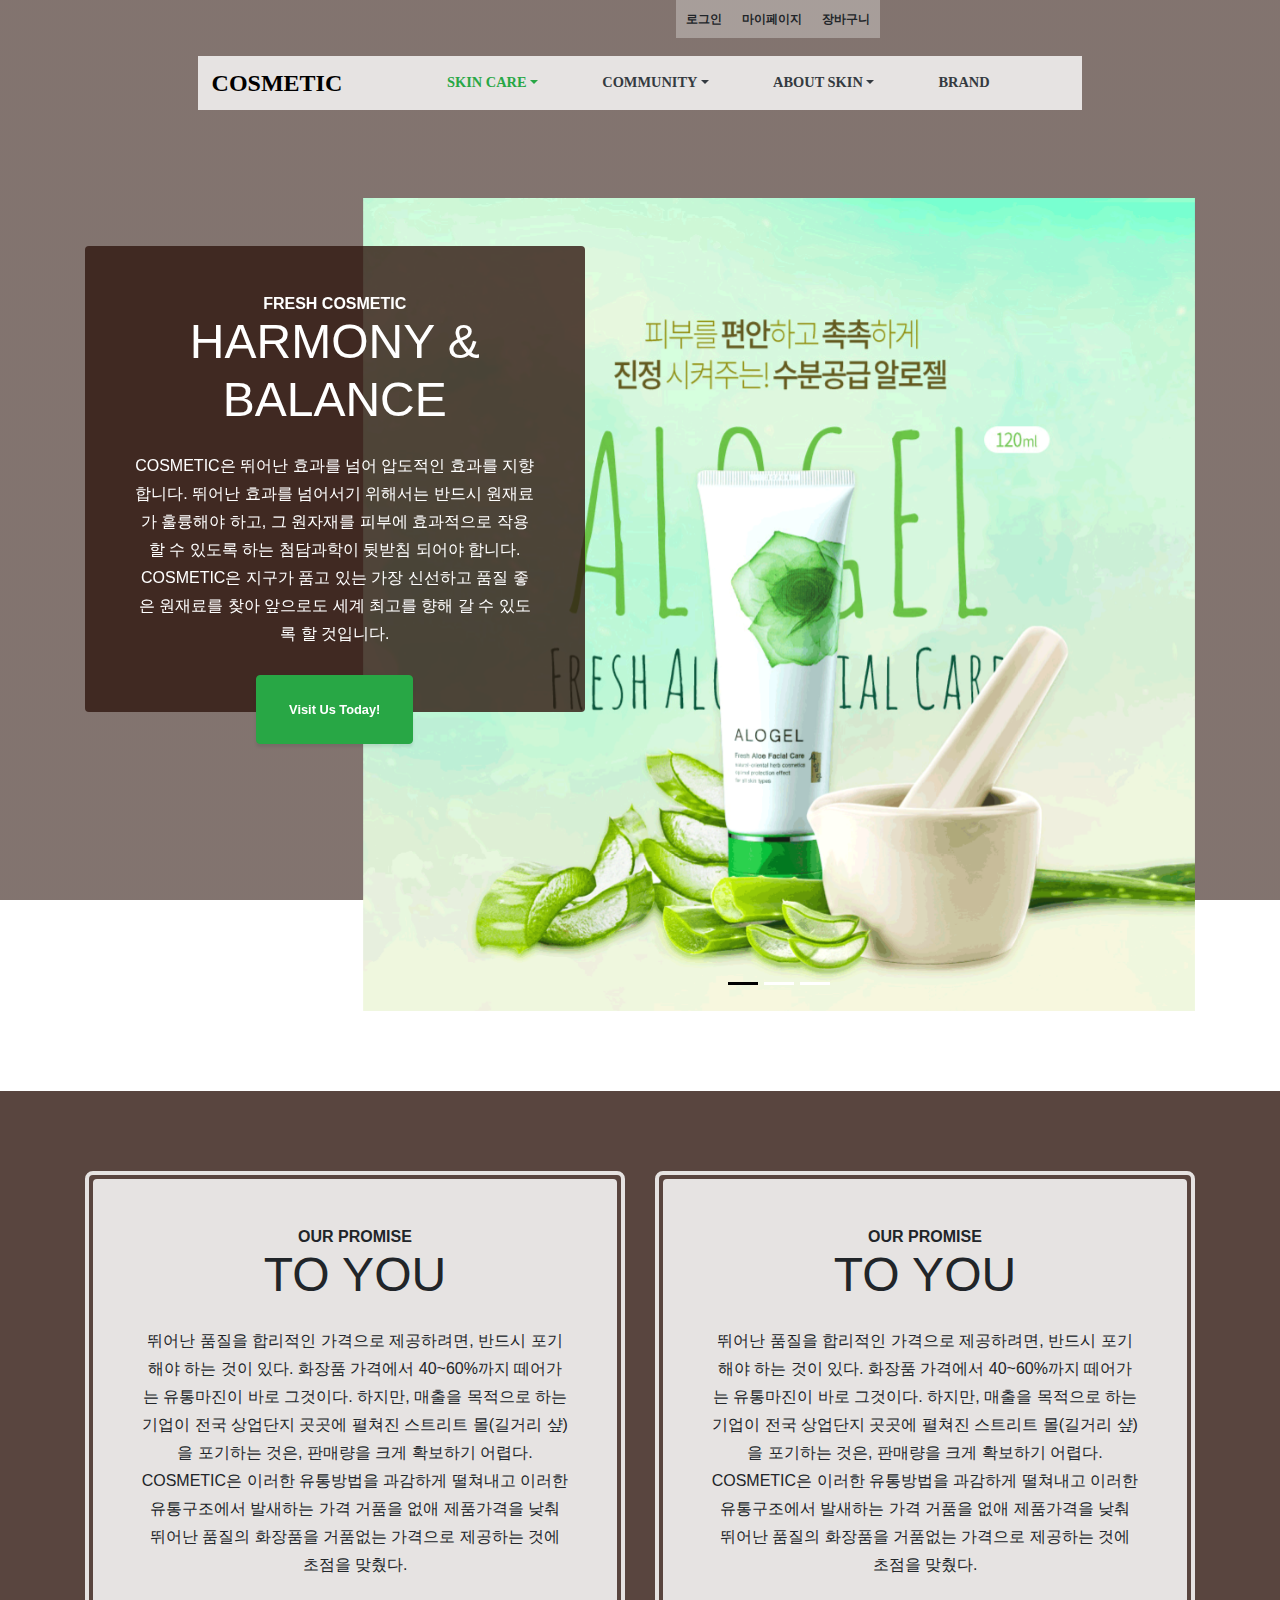
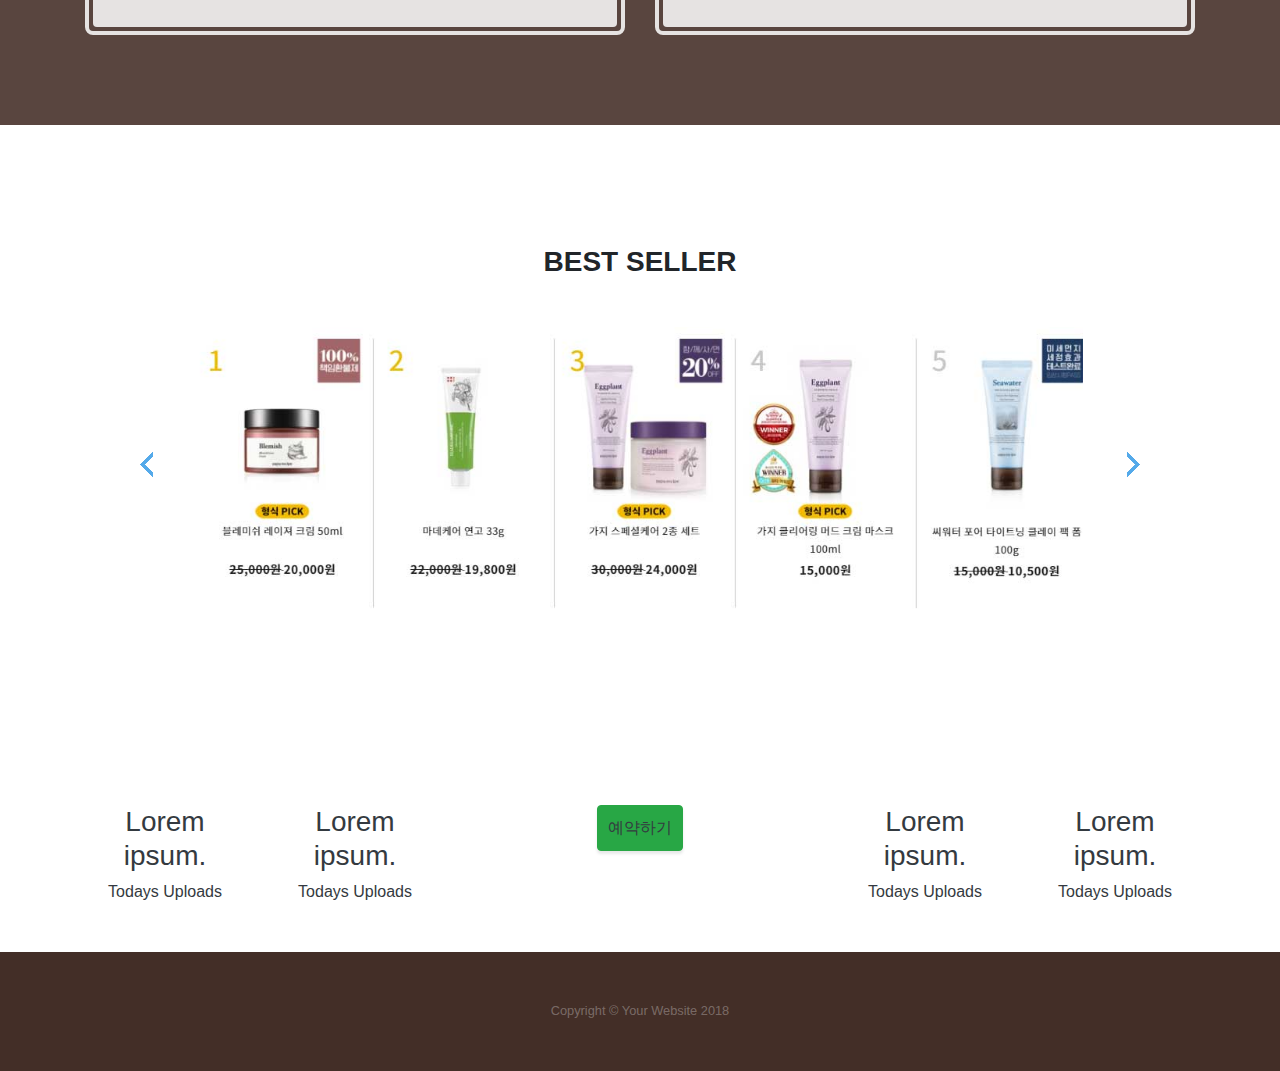
==== commit f59e52b7: "border" ====
--- a/index.html
+++ b/index.html
@@ -74,7 +74,7 @@
 
   
 
-    #mainNav .container{width: 70%;border: 2.5px solid #595959;padding: 4px;background: rgba(255,255,255,0.8);}
+    #mainNav .container{width: 70%;padding: 4px;background: rgba(255,255,255,0.8);}
     #navbarResponsive div a{font-size: 14px;text-align: center;}
     #navbarResponsive div{margin-top: 10px;}
 
--- a/css/business-casual.css
+++ b/css/business-casual.css
@@ -64,7 +64,7 @@
 }
 
 .bg-faded {
-  background-color: rgba(0, 0, 0, 0.65);color: white
+  background-color: rgba(47, 23, 15, 0.8);color: white
 }
 
 #mainNav {
@@ -145,7 +145,7 @@
 .cta {
   padding-top: 5rem;
   padding-bottom: 5rem;
-  background-color: rgba(0, 0, 0, 0.8);
+  background-color: rgba(47, 23, 15, 0.8);
 }
 
 .cta .cta-inner {
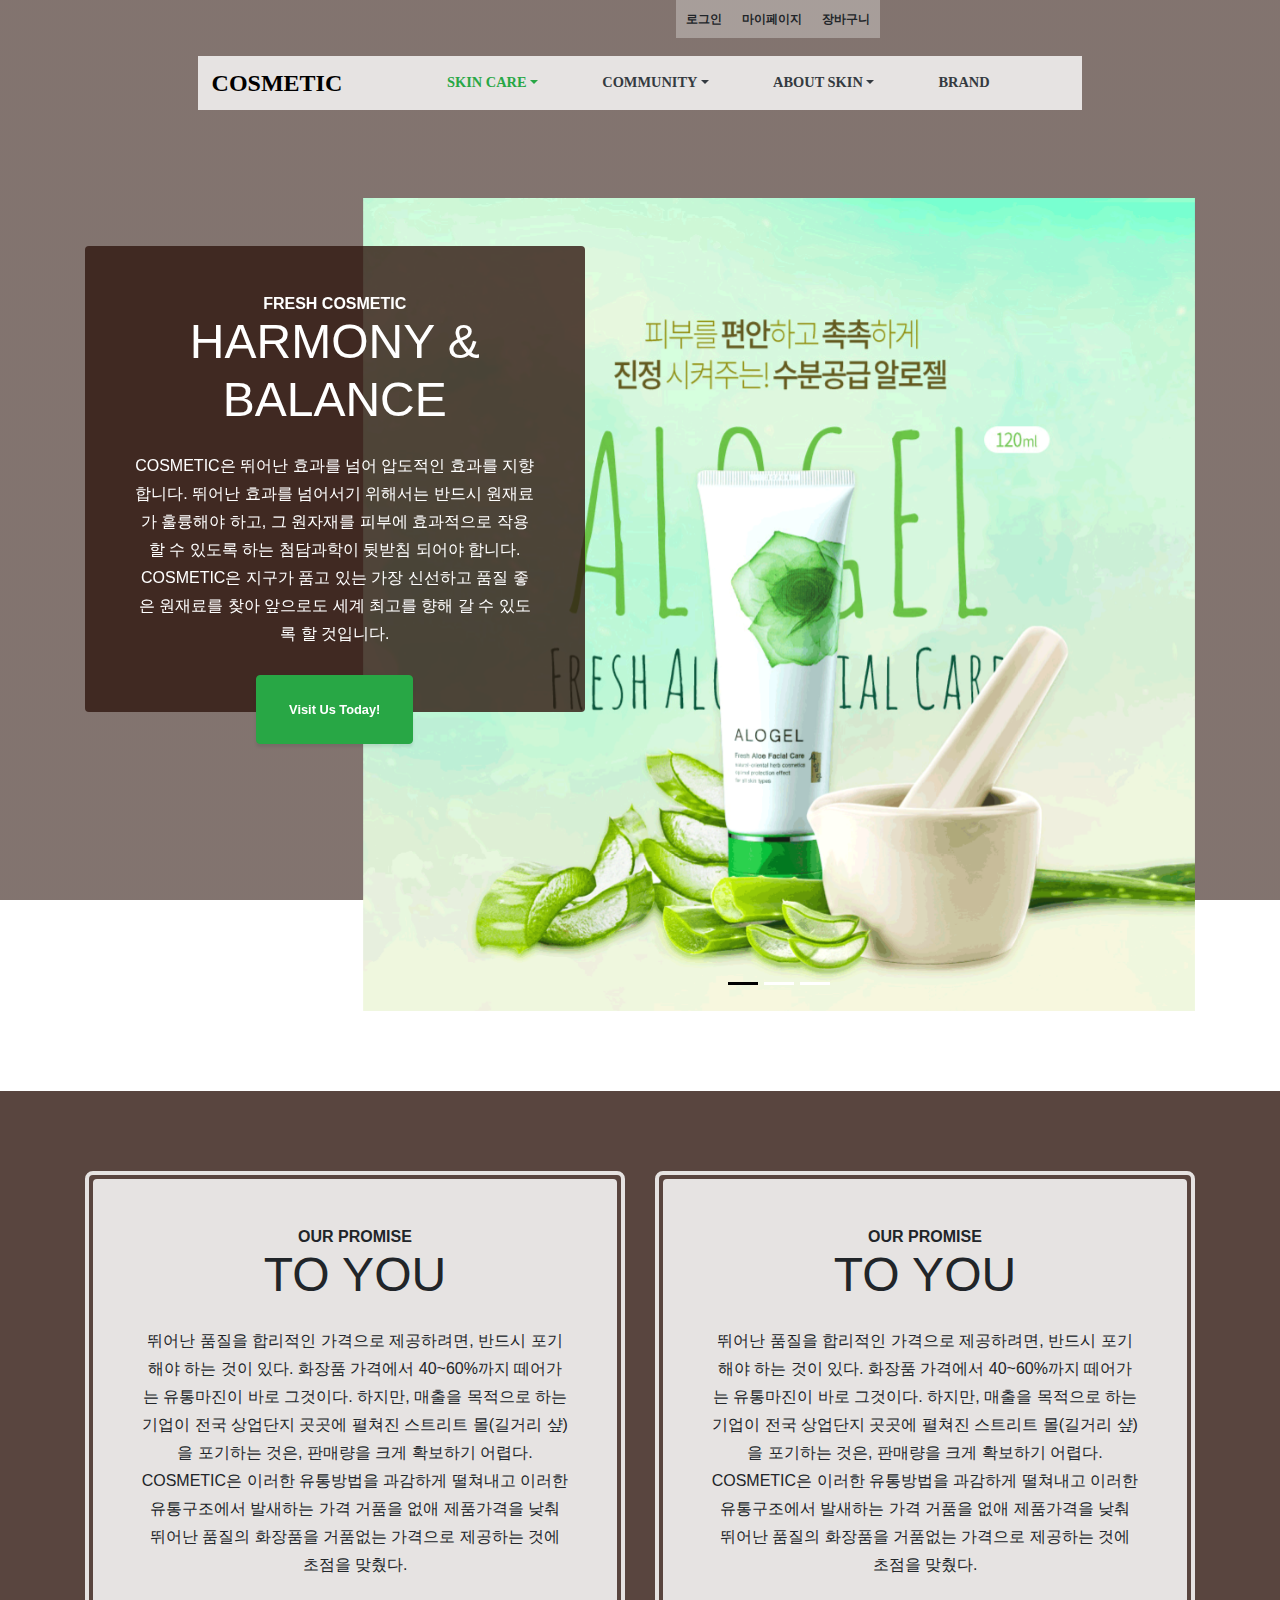
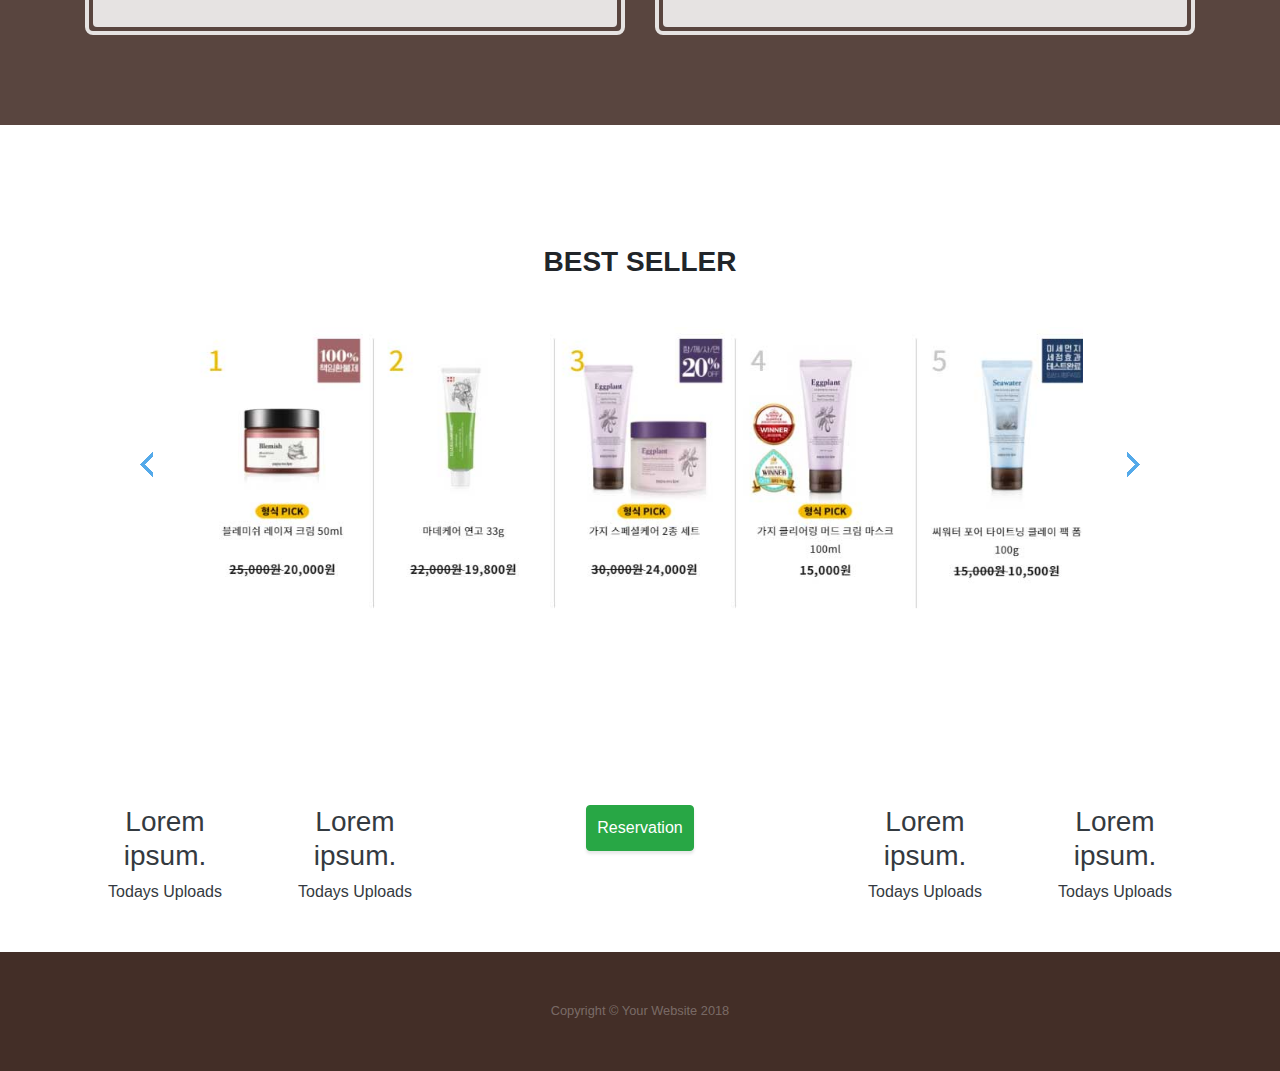
==== commit 5b33f10d: "1217" ====
--- a/index.html
+++ b/index.html
@@ -261,7 +261,7 @@
       </div>
       <div class="col-md-4">
         <a href="#myModal" class="btn btn-success" data-toggle="modal"
-        style="padding: 10px">예약하기</a>
+        style="padding: 10px;color: white">Reservation</a>
       </div>
       <div class="col-md-2">
         <div>
